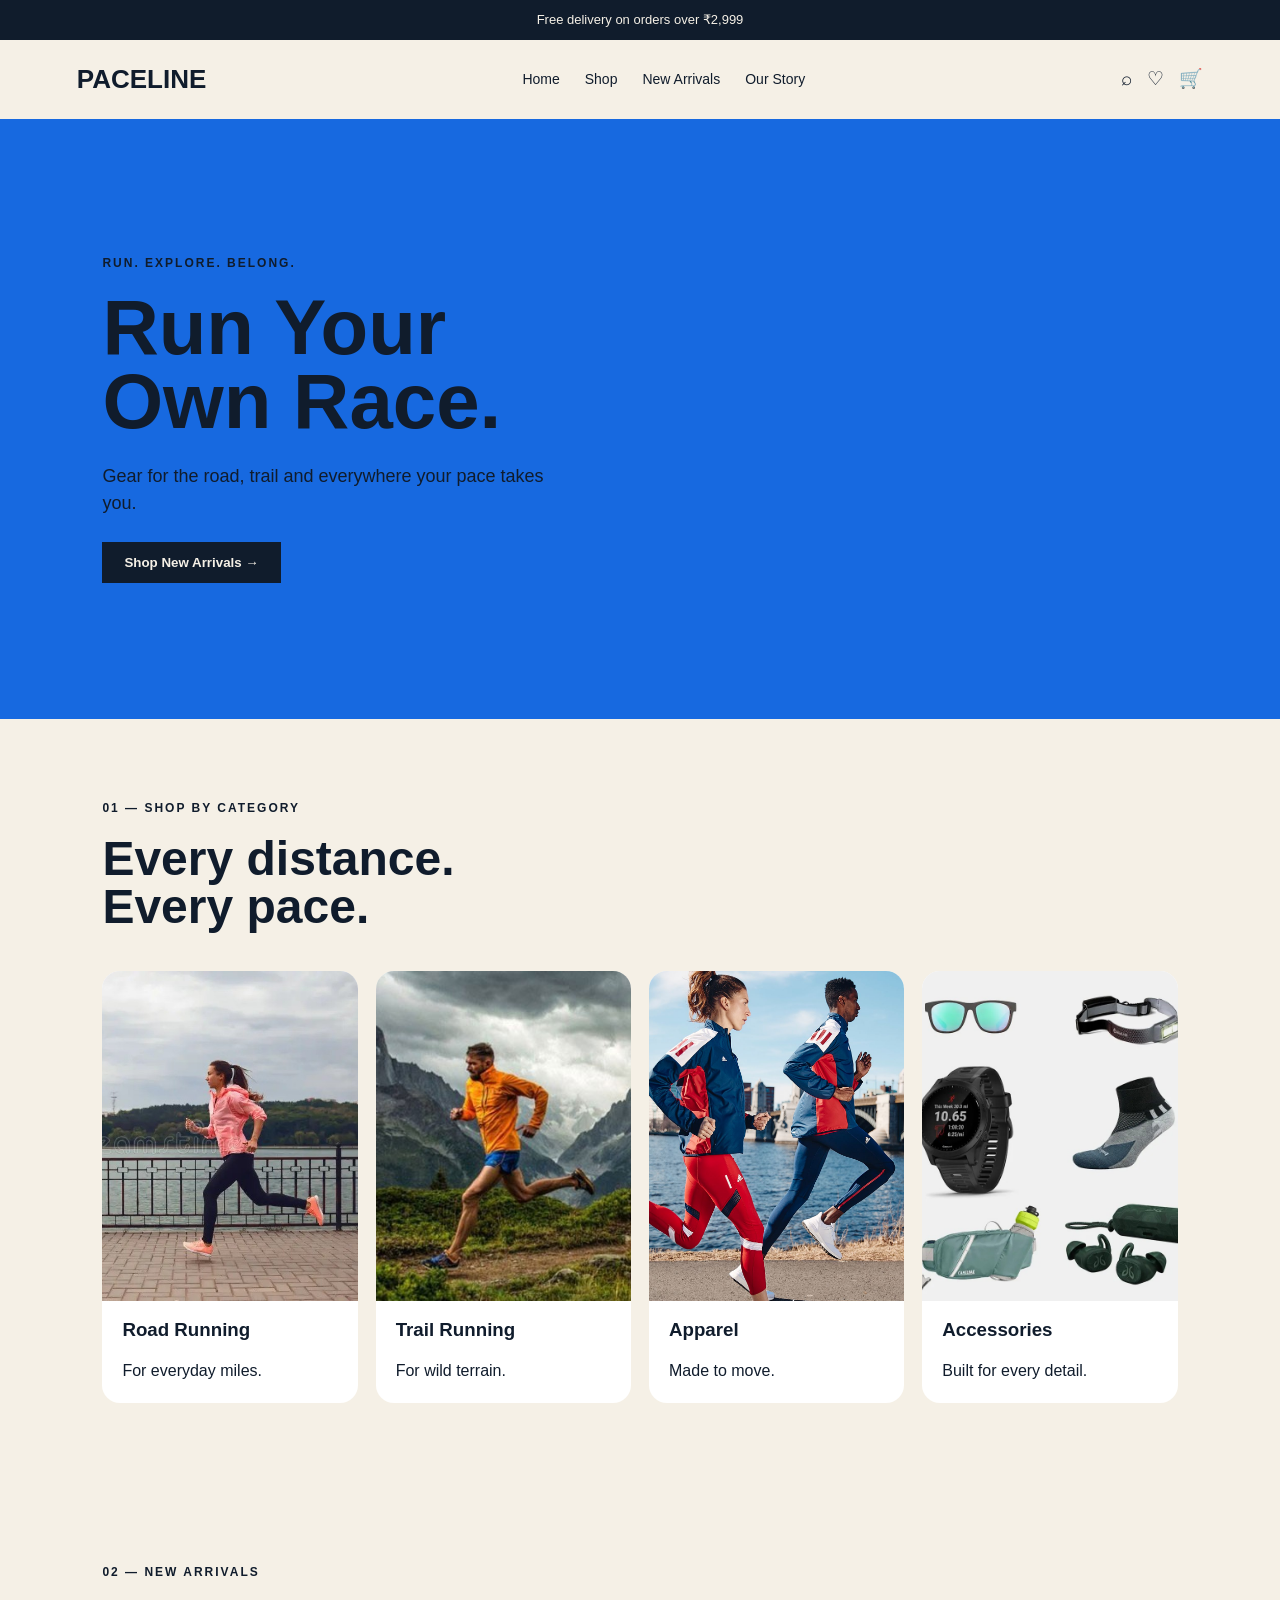
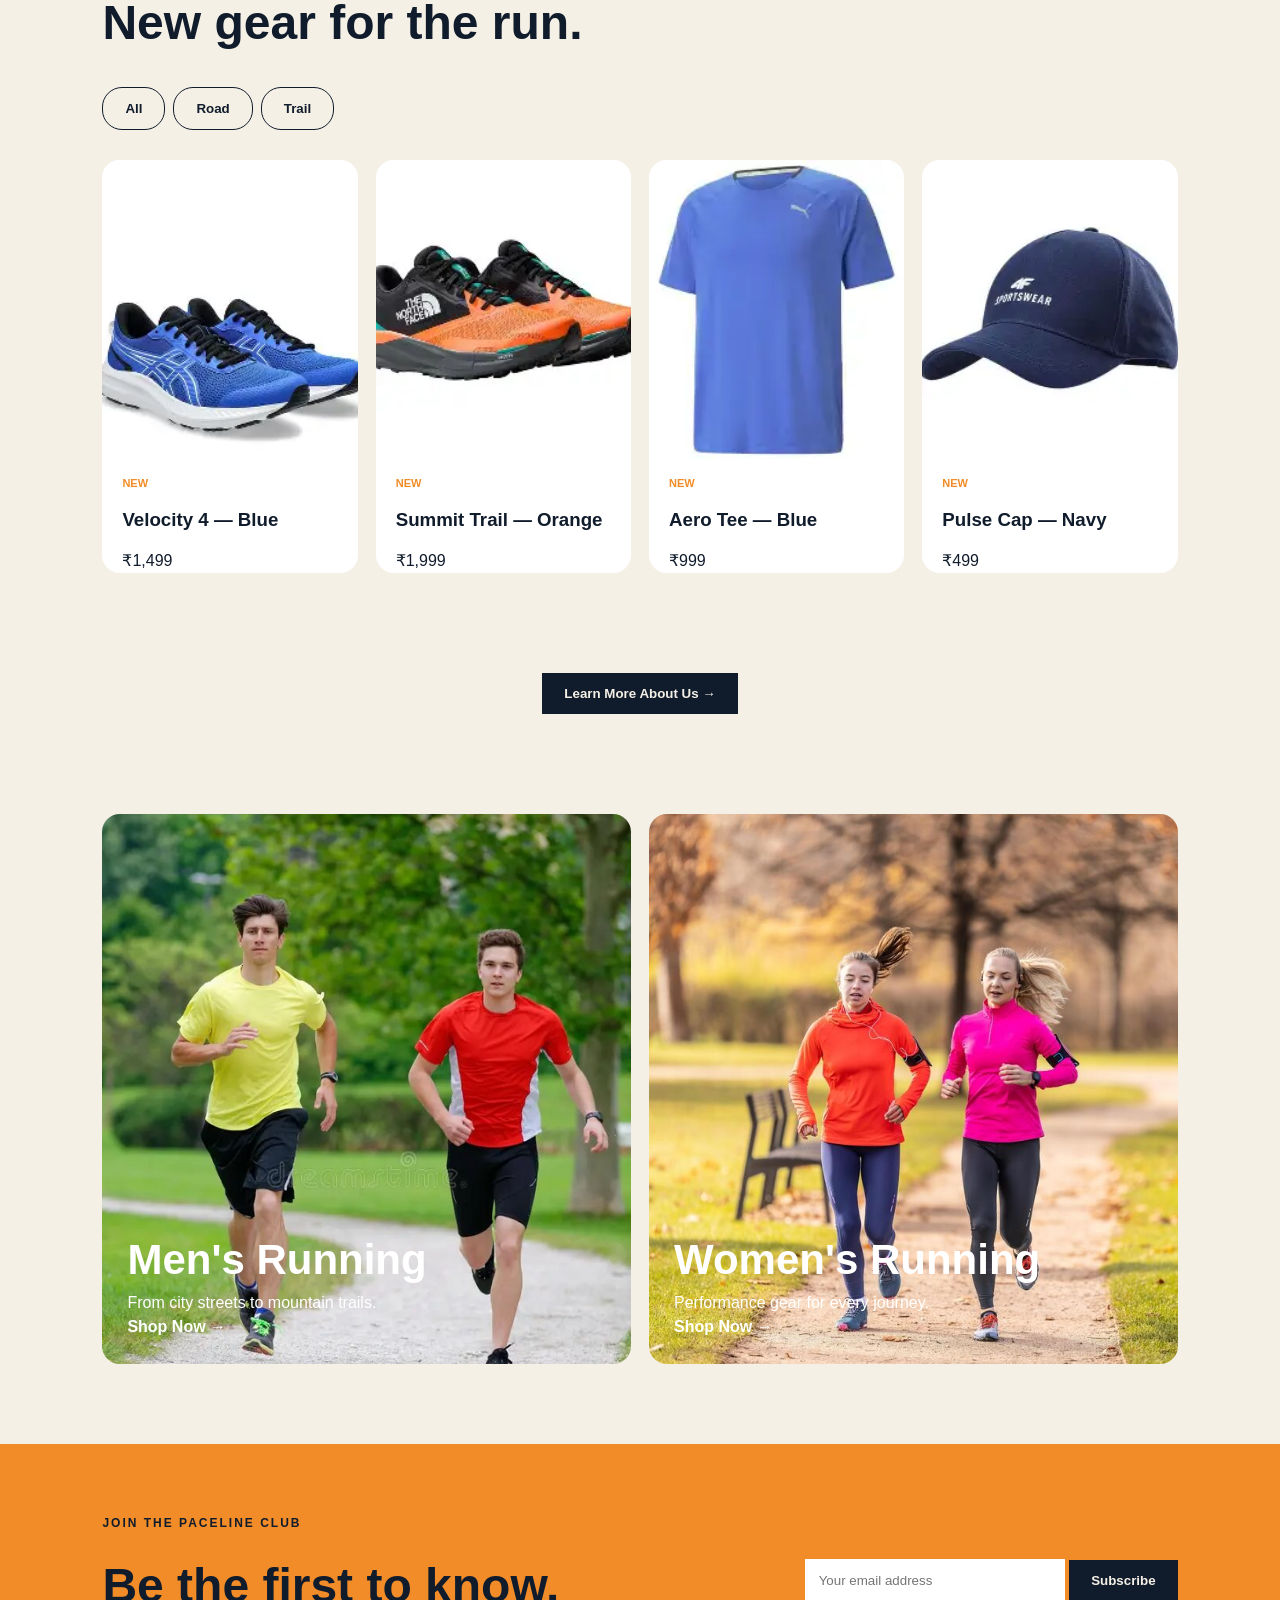
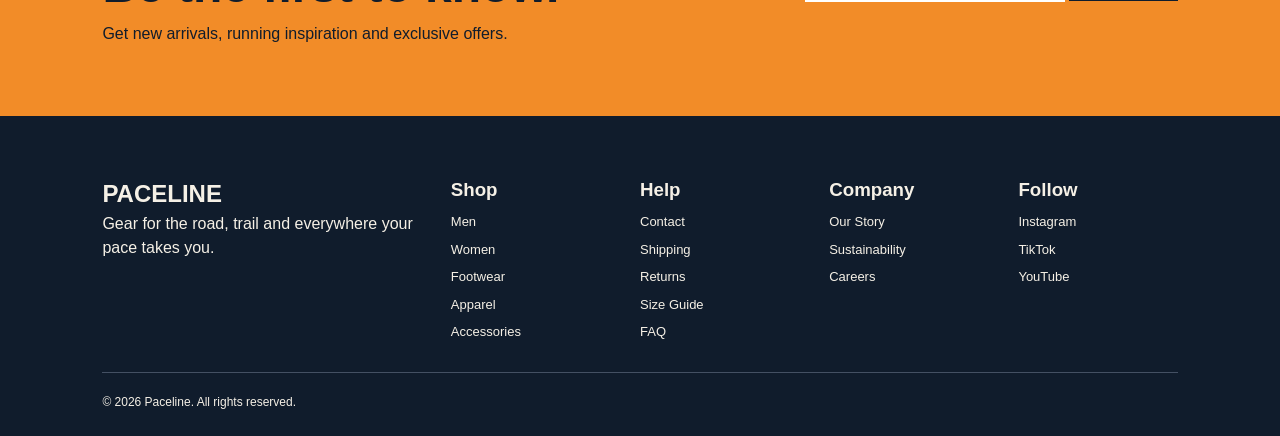
==== index.html @ cd50e73a "Add files via upload" ====
<!DOCTYPE html>
<html lang="en">

<head>
    <meta charset="UTF-8">

    <meta name="viewport" content="width=device-width, initial-scale=1.0">

    <title>Paceline — Run Your Own Race</title>

    <link rel="stylesheet" href="style.css">
</head>

<body>

    <!-- Announcement Bar -->
    <div class="announcement-bar">
        Free delivery on orders over ₹2,999
    </div>


    <!-- Navigation -->
    <nav class="navbar">

        <div class="logo">
            PACELINE
        </div>

        <div class="nav-links">
            <a href="index.html">Home</a>
            <a href="#categories">Shop</a>
            <a href="#new-arrivals">New Arrivals</a>
            <a href="about.html">Our Story</a>
        </div>

        <div class="nav-icons">
            <span>⌕</span>
            <span>♡</span>
            <span>🛒</span>
        </div>

    </nav>


    <!-- Hero Section -->
    <section class="hero">

        <div class="hero-content">

            <p class="small-heading">RUN. EXPLORE. BELONG.</p>

            <h1>
                Run Your<br>
                Own Race.
            </h1>

            <p class="hero-text">
                Gear for the road, trail and everywhere
                your pace takes you.
            </p>

            <button>
                Shop New Arrivals →
            </button>

        </div>
    </section>


    <!-- Shop By Category -->
    <section class="categories" id="categories">

        <div class="section-heading">

            <p class="small-heading">01 — SHOP BY CATEGORY</p>

            <h2>
                Every distance.<br>
                Every pace.
            </h2>

        </div>


        <div class="category-grid">

            <div class="category-card">
                <img src="images/road-running.jpg" alt="Runner on a road">
                <h3>Road Running</h3>
                <p>For everyday miles.</p>
            </div>

            <div class="category-card">
                <img src="images/trail-running.jpg" alt="Runner on a trail">
                <h3>Trail Running</h3>
                <p>For wild terrain.</p>
            </div>

            <div class="category-card">
                <img src="images/apparel.jpg" alt="Running apparel">
                <h3>Apparel</h3>
                <p>Made to move.</p>
            </div>

            <div class="category-card">
                <img src="images/accessories.jpg" alt="Running accessories">
                <h3>Accessories</h3>
                <p>Built for every detail.</p>
            </div>

        </div>

    </section>


    <!-- New Arrivals -->
    <section class="new-arrivals" id="new-arrivals">

        <div class="section-heading">

            <p class="small-heading">02 — NEW ARRIVALS</p>

            <h2>
                New gear for the run.
            </h2>

        </div>


        <!-- Product Filters -->
        <div class="filters">

            <button>All</button>
            <button>Road</button>
            <button>Trail</button>

        </div>


        <!-- Products -->
        <div class="product-grid">

            <div class="product-card" data-category="Road">

                <div class="product-image">
                    <img src="images/shoe-blue.jpg" alt="Blue running shoe">
                </div>

                <p class="product-label">NEW</p>

                <h3>Velocity 4 — Blue</h3>

                <p>₹1,499</p>

            </div>


            <div class="product-card" data-category="Trail">

                <div class="product-image">
                    <img src="images/shoe-orange.jpg" alt="Orange running shoe">
                </div>

                <p class="product-label">NEW</p>

                <h3>Summit Trail — Orange</h3>

                <p>₹1,999</p>

            </div>


            <div class="product-card" data-category="Road">

                <div class="product-image">
                    <img src="images/blue-shirt.jpg" alt="Blue running shirt">
                </div>

                <p class="product-label">NEW</p>

                <h3>Aero Tee — Blue</h3>

                <p>₹999</p>

            </div>


            <div class="product-card" data-category="Road">

                <div class="product-image">
                    <img src="images/navy-cap.jpg" alt="Navy running cap">
                </div>

                <p class="product-label">NEW</p>

                <h3>Pulse Cap — Navy</h3>

                <p>₹499</p>

            </div>

        </div>

    </section>

        <a href="about.html" class="story-button">
        <button>Learn More About Us →</button>
        </a>


    <!-- Men's and Women's Running -->
    <section class="running-collections">

        <div class="running-card">

            <img
                src="images/mens-running.jpg"
                alt="Man running outdoors"
            >

            <div>
                <h2>Men's Running</h2>
                <p>From city streets to mountain trails.</p>
                <a href="#">Shop Now →</a>
            </div>

        </div>


        <div class="running-card">

            <img
                src="images/womens-running.jpg"
                alt="Woman running outdoors"
            >

            <div>
                <h2>Women's Running</h2>
                <p>Performance gear for every journey.</p>
                <a href="#">Shop Now →</a>
            </div>

        </div>

    </section>


    <!-- Newsletter -->
    <section class="newsletter">

        <div>
            <p class="small-heading">JOIN THE PACELINE CLUB</p>

            <h2>
                Be the first to know.
            </h2>

            <p>
                Get new arrivals, running inspiration
                and exclusive offers.
            </p>
        </div>


        <form>

            <input
                type="email"
                placeholder="Your email address"
            >

            <button type="submit">
                Subscribe
            </button>

        </form>

    </section>


    <!-- Footer -->
    <footer>

        <div class="footer-brand">

            <h2>PACELINE</h2>

            <p>
                Gear for the road, trail and
                everywhere your pace takes you.
            </p>

        </div>


        <div class="footer-column">

            <h3>Shop</h3>

            <a href="#">Men</a>
            <a href="#">Women</a>
            <a href="#">Footwear</a>
            <a href="#">Apparel</a>
            <a href="#">Accessories</a>

        </div>


        <div class="footer-column">

            <h3>Help</h3>

            <a href="#">Contact</a>
            <a href="#">Shipping</a>
            <a href="#">Returns</a>
            <a href="#">Size Guide</a>
            <a href="#">FAQ</a>

        </div>


        <div class="footer-column">

            <h3>Company</h3>

            <a href="about.html">Our Story</a>
            <a href="#">Sustainability</a>
            <a href="#">Careers</a>

        </div>


        <div class="footer-column">

            <h3>Follow</h3>

            <a href="#">Instagram</a>
            <a href="#">TikTok</a>
            <a href="#">YouTube</a>

        </div>


        <div class="footer-bottom">

            © 2026 Paceline. All rights reserved.

        </div>

    </footer>


    <script src="script.js"></script>

</body>

</html>
---- style.css ----
*{box-sizing:border-box;margin:0;padding:0}

body{
    font-family:Arial,sans-serif;
    background:#F5F0E6;
    color:#101C2C;
    line-height:1.5
}

img{width:100%;display:block}
a{text-decoration:none;color:inherit}
button{cursor:pointer;border:0}

.announcement-bar{
    background:#101C2C;
    color:#F5F0E6;
    text-align:center;
    padding:10px;
    font-size:13px
}

.navbar{
    display:flex;
    justify-content:space-between;
    align-items:center;
    padding:20px 6%
}

.logo{font-size:26px;font-weight:bold}
.nav-links{display:flex;gap:25px}
.nav-links a{font-size:14px}
.nav-icons{display:flex;gap:15px;font-size:19px}

/* HOME */

.hero{
    background:#1769E0;
    padding:100px 8%;
    min-height:600px;
    display:flex;
    align-items:center
}

.hero-content{max-width:600px}
.small-heading{
    font-size:12px;
    font-weight:bold;
    letter-spacing:2px;
    margin-bottom:18px
}

.hero h1{
    font-size:78px;
    line-height:.95;
    margin-bottom:25px
}

.hero-text{
    font-size:18px;
    max-width:450px;
    margin-bottom:25px
}

button,.about-cta a{
    background:#101C2C;
    color:#F5F0E6;
    padding:13px 22px;
    font-weight:bold
}

button:hover,.about-cta a:hover{
    background:#F28C28;
    color:#101C2C
}

.categories,.new-arrivals,.people-section,.principles,.timeline{
    padding:80px 8%
}

.section-heading{margin-bottom:40px}
.section-heading h2{
    font-size:48px;
    line-height:1
}

.category-grid,.product-grid{
    display:grid;
    grid-template-columns:repeat(4,1fr);
    gap:18px
}

.category-card,.product-card,.person-card,.principle-card{
    background:white;
    border-radius:18px;
    overflow:hidden
}

.category-card img{height:330px;object-fit:cover}
.category-card h3,.category-card p,
.product-card h3,.product-card>p{margin:15px 20px 0}

.category-card p{margin-bottom:20px}

.filters{
    display:flex;
    gap:8px;
    margin-bottom:30px
}

.filters button{
    background:transparent;
    color:#101C2C;
    border:1px solid #101C2C;
    border-radius:20px
}

.product-image{background:#E8E2D7}
.product-image img{height:300px;object-fit:cover}
.product-label{
    color:#F28C28;
    font-size:11px;
    font-weight:bold;
    margin-top:15px!important
}

.story-button{
    display:block;
    width:max-content;
    margin:20px auto;
}

/* MEN + WOMEN */

.running-collections{
    display:grid;
    grid-template-columns:1fr 1fr;
    gap:18px;
    padding:80px 8%
}

.running-card{
    position:relative;
    min-height:550px;
    overflow:hidden;
    border-radius:18px
}

.running-card img{
    height:550px;
    object-fit:cover
}

.running-card>div{
    position:absolute;
    bottom:25px;
    left:25px;
    color:white
}

.running-card h2{font-size:42px}
.running-card a{font-weight:bold}

/* NEWSLETTER + FOOTER */

.newsletter{
    background:#F28C28;
    padding:70px 8%;
    display:flex;
    justify-content:space-between;
    align-items:center;
    gap:30px
}

.newsletter h2{font-size:48px}
.newsletter input{
    padding:14px;
    width:260px;
    border:0
}

footer{
    background:#101C2C;
    color:#F5F0E6;
    padding:60px 8% 25px;
    display:grid;
    grid-template-columns:2fr repeat(4,1fr);
    gap:30px
}

.footer-column{
    display:flex;
    flex-direction:column;
    gap:8px
}

.footer-column a{font-size:13px}
.footer-bottom{
    grid-column:1/-1;
    border-top:1px solid #445063;
    padding-top:20px;
    font-size:12px
}

/* OUR STORY */

.about-intro{
    text-align:center;
    padding:80px 8% 40px
}

.about-intro h1{
    font-size:78px;
    line-height:1;
    margin-bottom:20px
}

.about-intro>p:last-child{
    max-width:600px;
    margin:auto
}

.about-hero-image{padding:0 8% 80px}
.about-hero-image img{
    height:500px;
    object-fit:cover;
    border-radius:18px
}

.about-belief{
    padding:80px 8%;
    background:#E8E2D7;
    display:grid;
    grid-template-columns:1fr 1fr;
    gap:60px
}

.about-belief-heading h2{
    font-size:55px;
    line-height:1
}

.about-belief-text p{margin-bottom:18px}
.about-belief-text strong{display:block;margin-top:25px}

.principles-grid{
    display:grid;
    grid-template-columns:repeat(3,1fr);
    gap:18px
}

.principle-card{padding:30px}
.principle-card span{
    color:#F28C28;
    font-size:35px;
    font-weight:bold
}

.principle-card h3{
    margin:20px 0 10px;
    font-size:22px
}

.timeline{
    background:#E8E2D7
}

.timeline-grid{
    display:grid;
    grid-template-columns:repeat(4,1fr);
    gap:20px;
    border-top:2px solid #101C2C;
    padding-top:25px
}

.timeline-item strong{
    color:#F28C28;
    font-size:28px
}

.timeline-item h3{margin:10px 0}

.visit-section{
    display:grid;
    grid-template-columns:1fr 1fr
}

.visit-content{
    background:#101C2C;
    color:#F5F0E6;
    padding:70px;
    display:flex;
    flex-direction:column;
    justify-content:center
}

.visit-content h2{font-size:50px}
.visit-content a{
    color:#F28C28;
    margin-top:20px;
    font-weight:bold
}

.map-placeholder{
    background:#D9E0D5;
    min-height:350px;
    display:flex;
    flex-direction:column;
    align-items:center;
    justify-content:center
}

.people-grid{
    display:grid;
    grid-template-columns:1fr 1fr;
    gap:18px
}

.person-card img{
    height:400px;
    object-fit:cover
}

.person-info{padding:25px}
.person-info h3{font-size:23px}
.person-role{
    color:#F28C28;
    font-size:12px;
    font-weight:bold;
    margin:5px 0 15px
}

.about-cta{
    background:#1769E0;
    text-align:center;
    padding:90px 8%
}

.about-cta h2{
    font-size:65px;
    line-height:1;
    margin-bottom:20px
}

.about-cta>p:not(.small-heading){
    max-width:500px;
    margin:0 auto 25px
}

@media(max-width:768px){
    .nav-links{display:none}

    .hero{padding:70px 6%;min-height:500px}
    .hero h1,.about-intro h1{font-size:55px}

    .categories,.new-arrivals,.people-section,.principles,.timeline{
        padding:60px 6%
    }

    .category-grid,.product-grid{
        grid-template-columns:1fr 1fr
    }

    .category-card img{height:240px}

    .section-heading h2{font-size:40px}

    .running-collections,
    .about-belief,
    .visit-section{
        grid-template-columns:1fr;
        padding:60px 6%
    }

    .running-card{min-height:450px}
    .running-card img{height:450px}

    .newsletter{
        flex-direction:column;
        align-items:flex-start;
        padding:60px 6%
    }

    footer{grid-template-columns:1fr 1fr}

    .about-hero-image{padding:0 6% 60px}
    .about-hero-image img{height:350px}

    .about-belief{gap:35px}
    .principles-grid,.people-grid{grid-template-columns:1fr}
    .timeline-grid{grid-template-columns:1fr 1fr}

    .visit-content{padding:60px 6%}
    .about-cta h2{font-size:50px}
}

@media(max-width:480px){
    .category-grid,.product-grid,.timeline-grid{
        grid-template-columns:1fr
    }

    .hero h1,.about-intro h1{font-size:48px}
    .newsletter h2{font-size:38px}

    .newsletter form{
        display:flex;
        width:100%
    }

    .newsletter input{width:100%}
    .about-cta h2{font-size:45px}
    .horse-logo{
    width:140px;
    right:50%;
    transform:translateX(50%);
    bottom:20px;
}
}
.hero{
    position:relative;
}
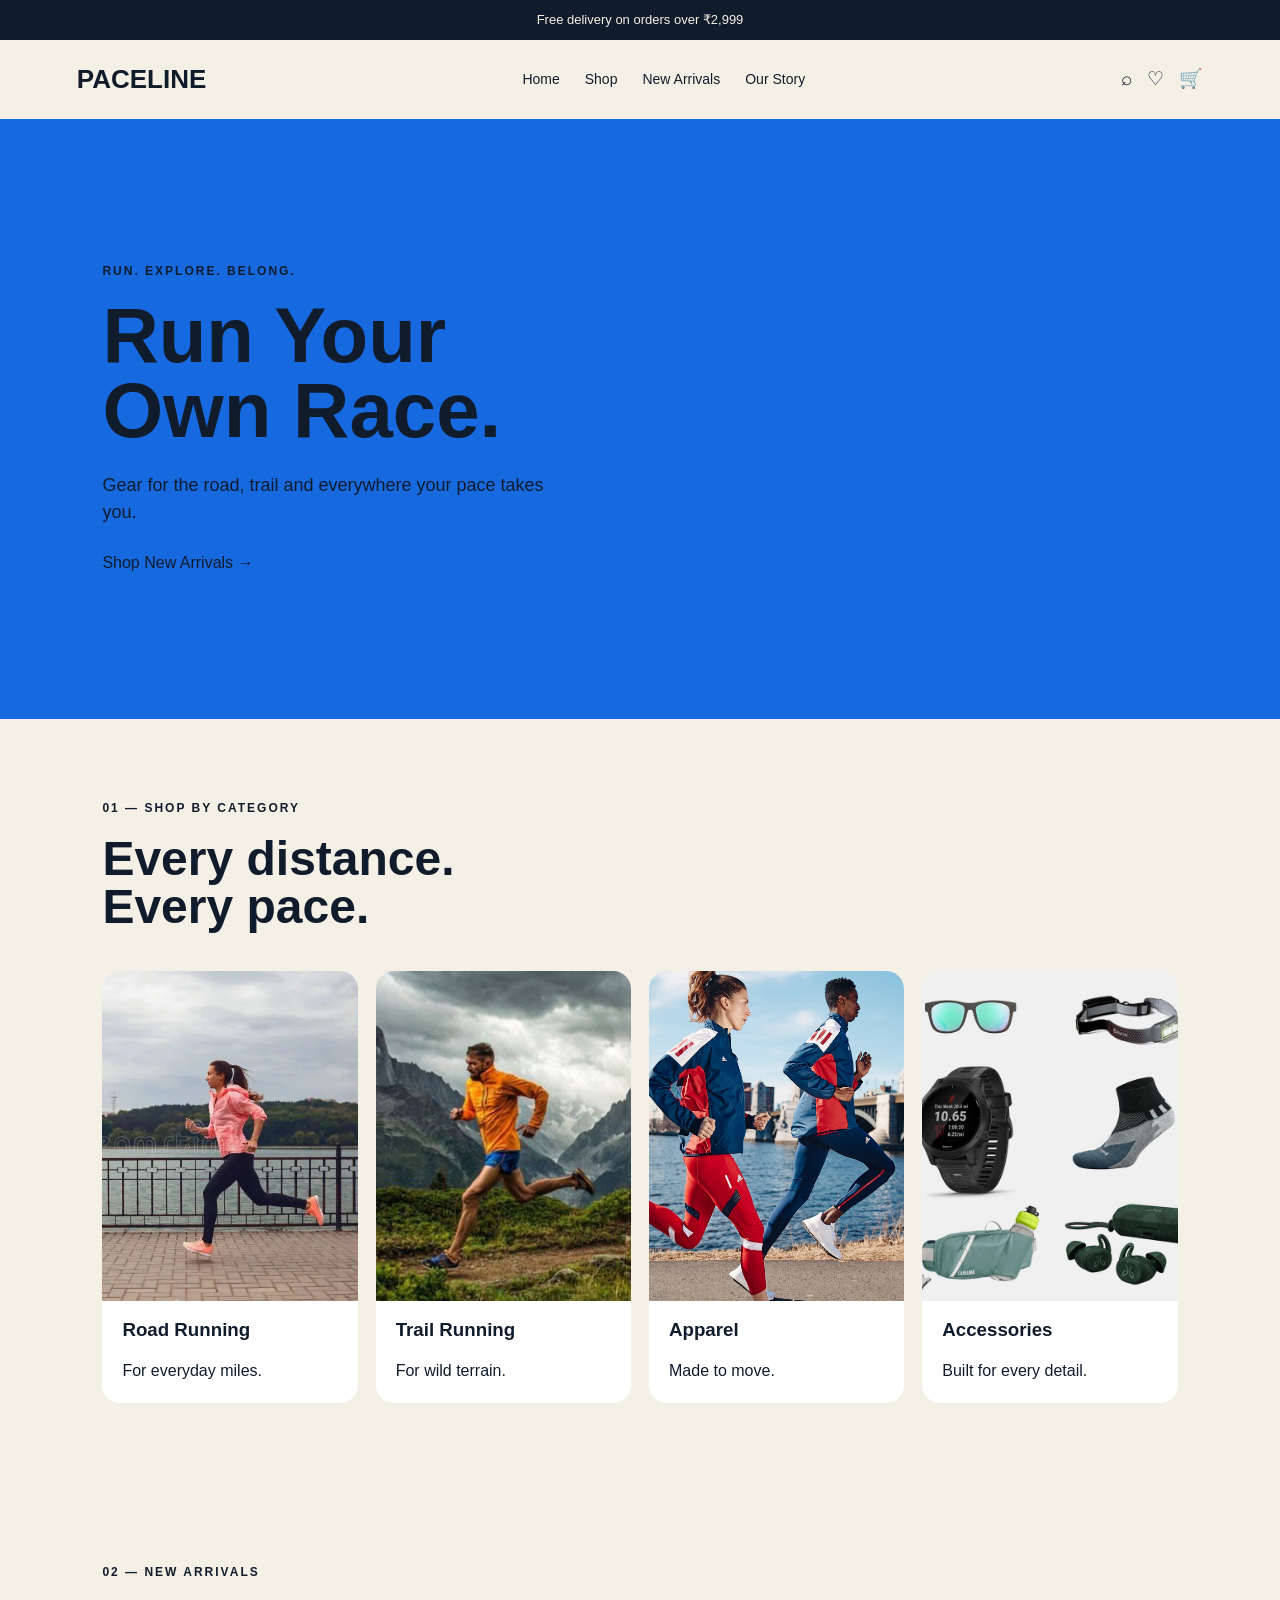
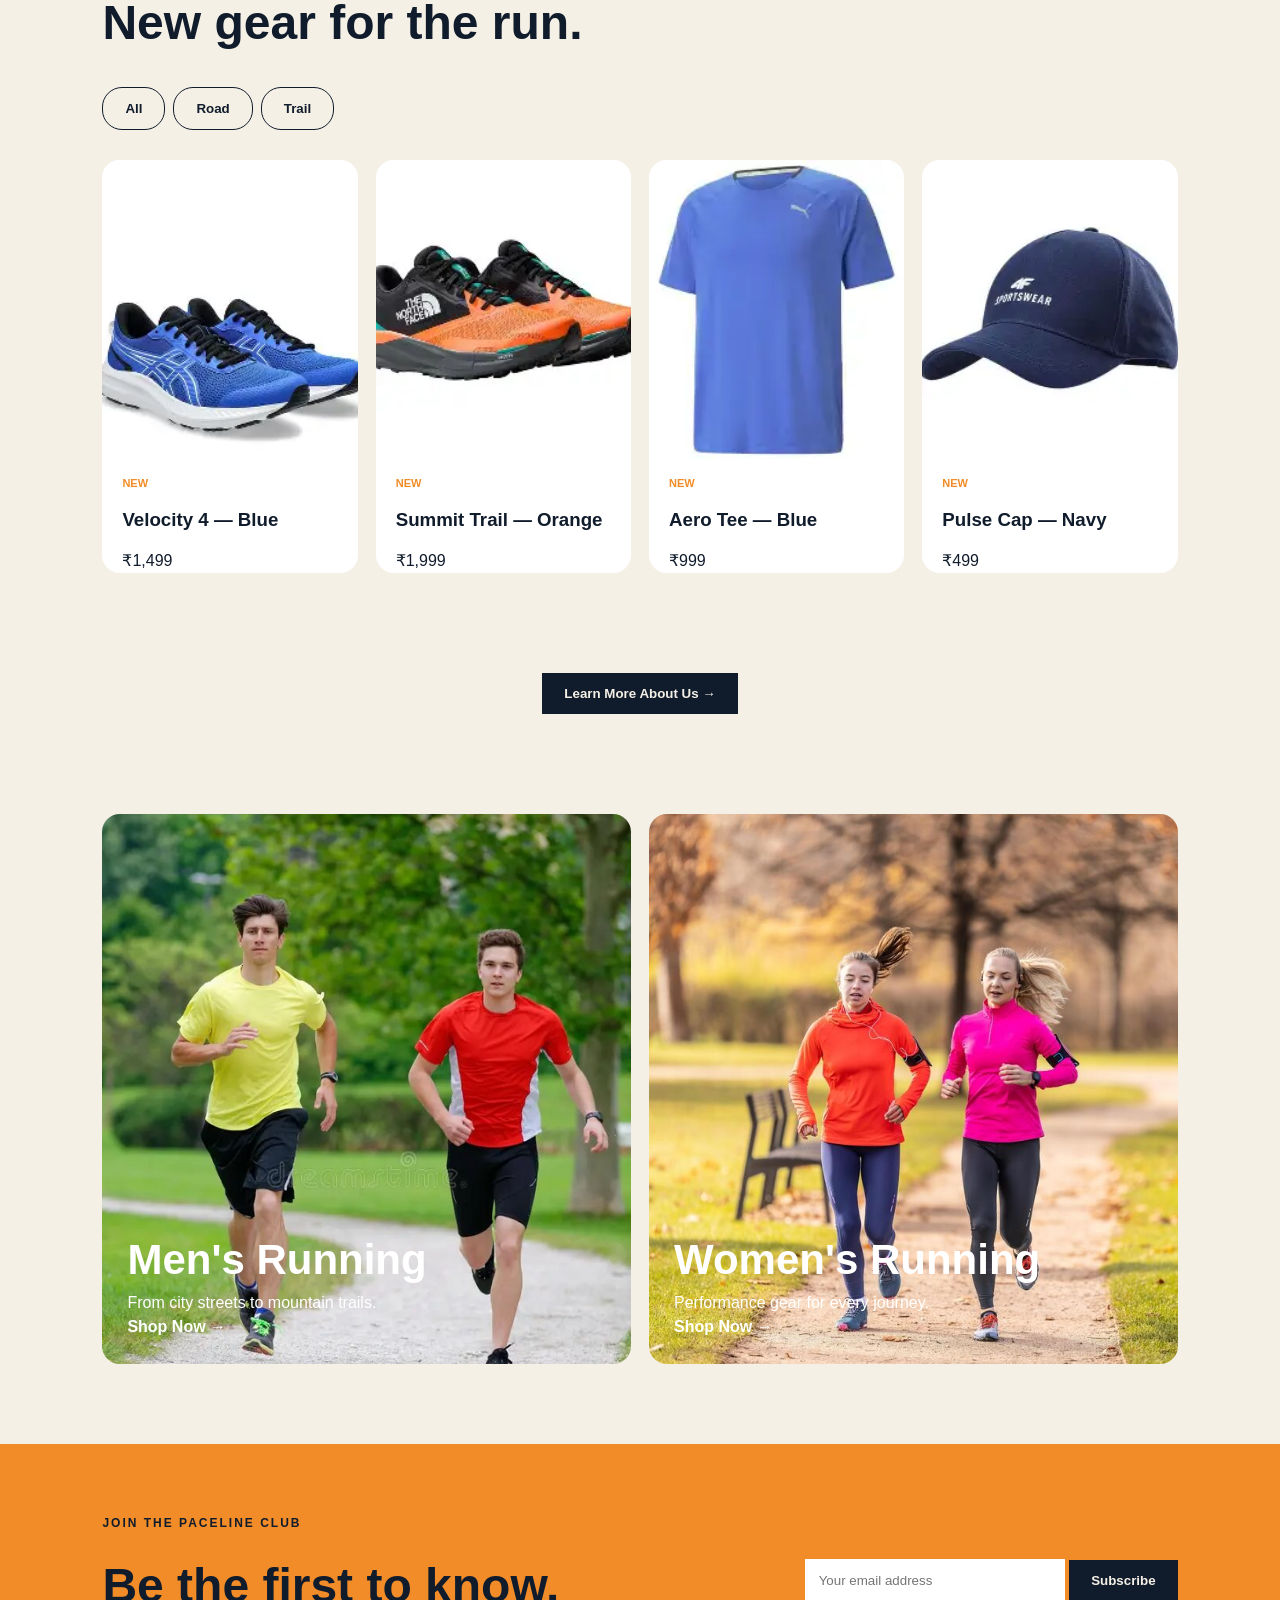
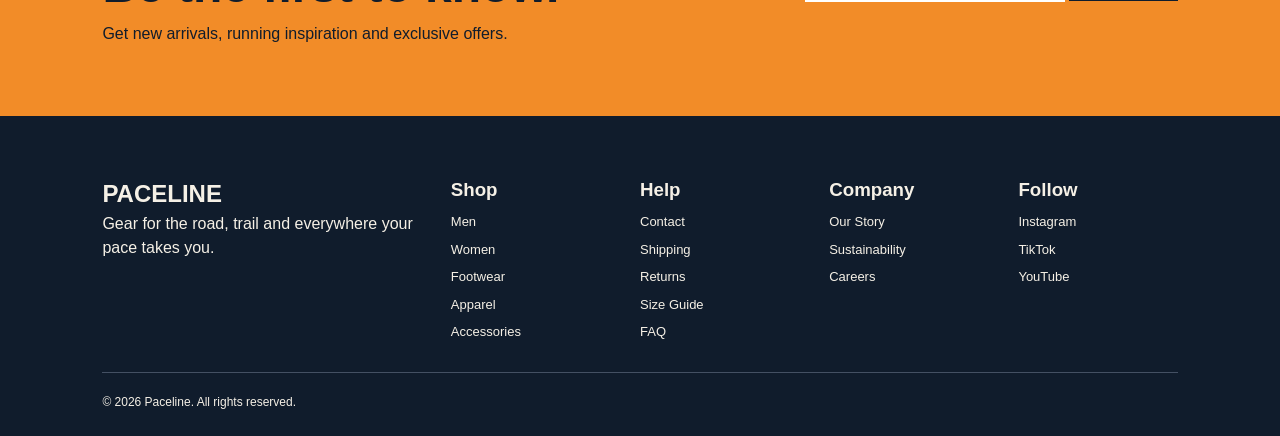
==== commit b236ef98: "Add files via upload" ====
--- a/index.html
+++ b/index.html
@@ -59,9 +59,9 @@
                 your pace takes you.
             </p>
 
-            <button>
-                Shop New Arrivals →
-            </button>
+            <a href="#new-arrivals">
+              Shop New Arrivals →
+            </a>
 
         </div>
     </section>
--- a/style.css
+++ b/style.css
@@ -347,7 +347,10 @@
 }
 
 @media(max-width:768px){
-    .nav-links{display:none}
+    .nav-links{
+    display:flex;
+    gap:10px;
+}
 
     .hero{padding:70px 6%;min-height:500px}
     .hero h1,.about-intro h1{font-size:55px}
